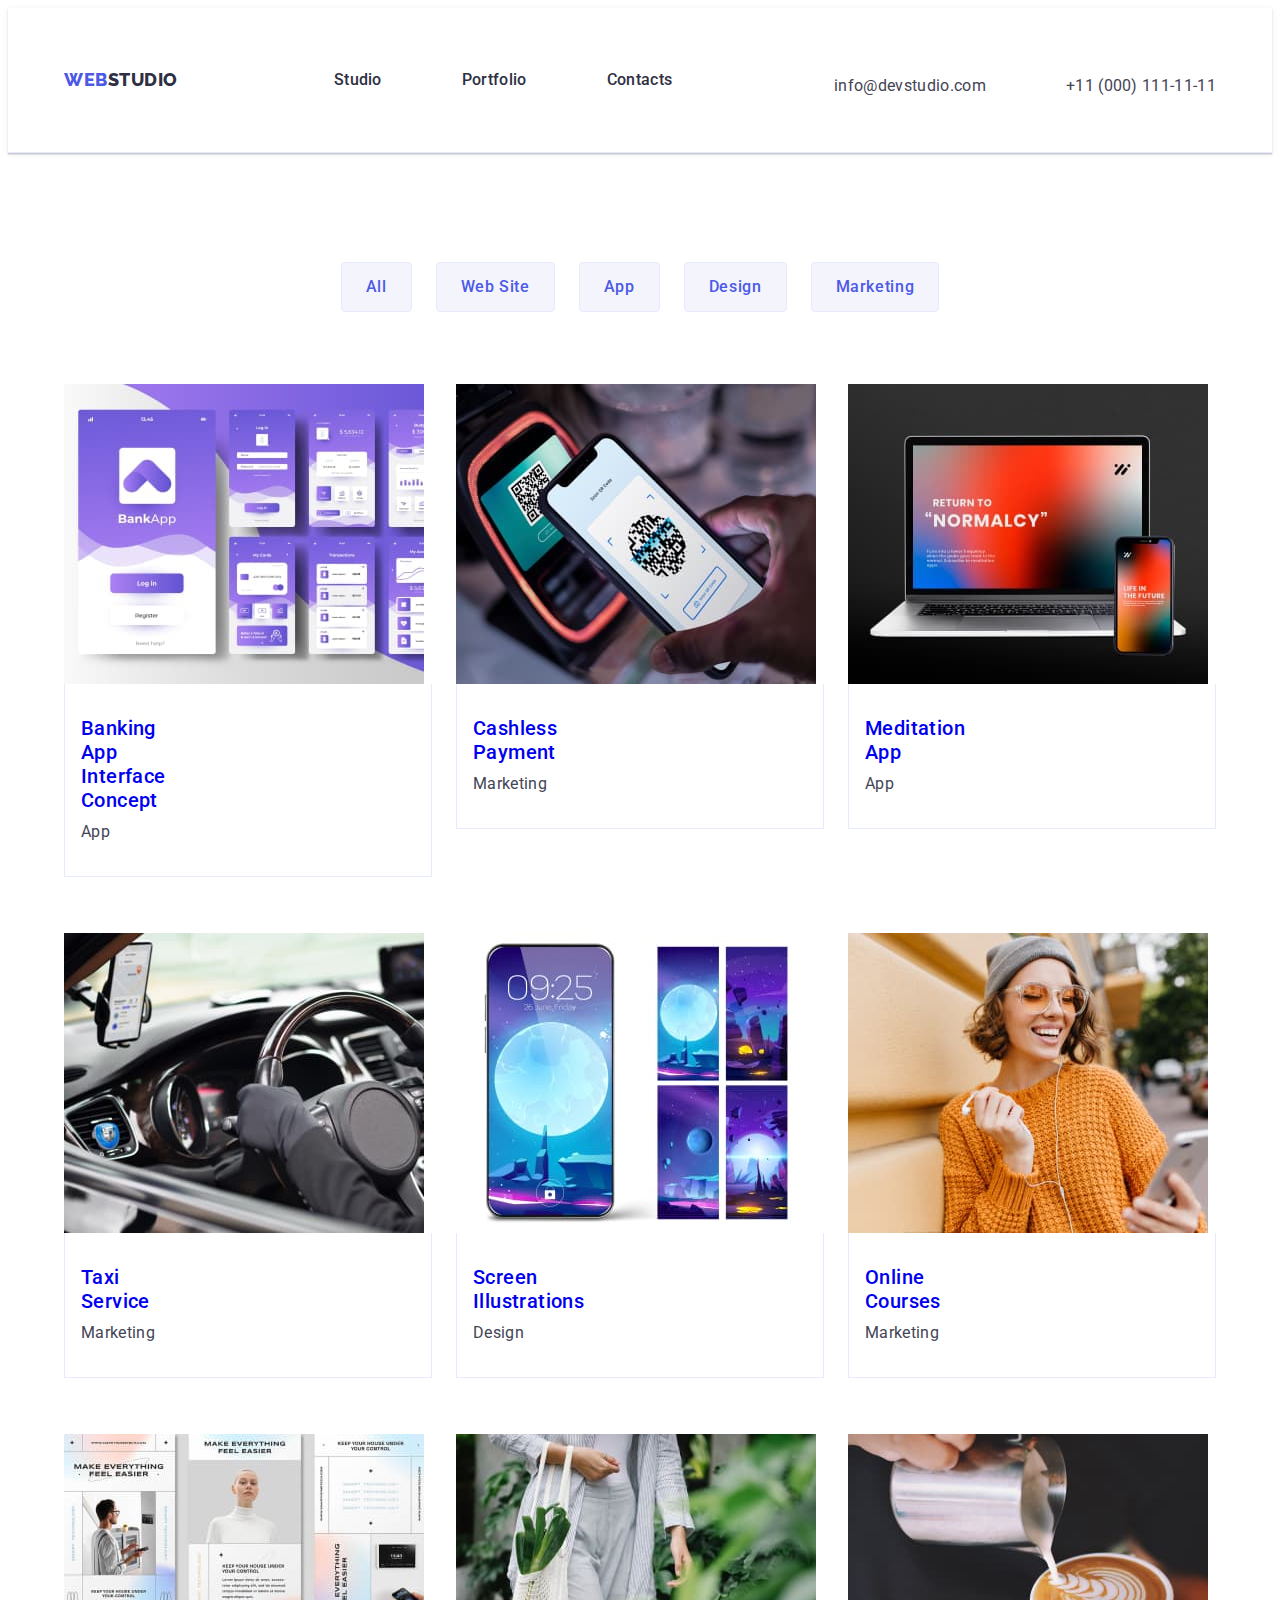
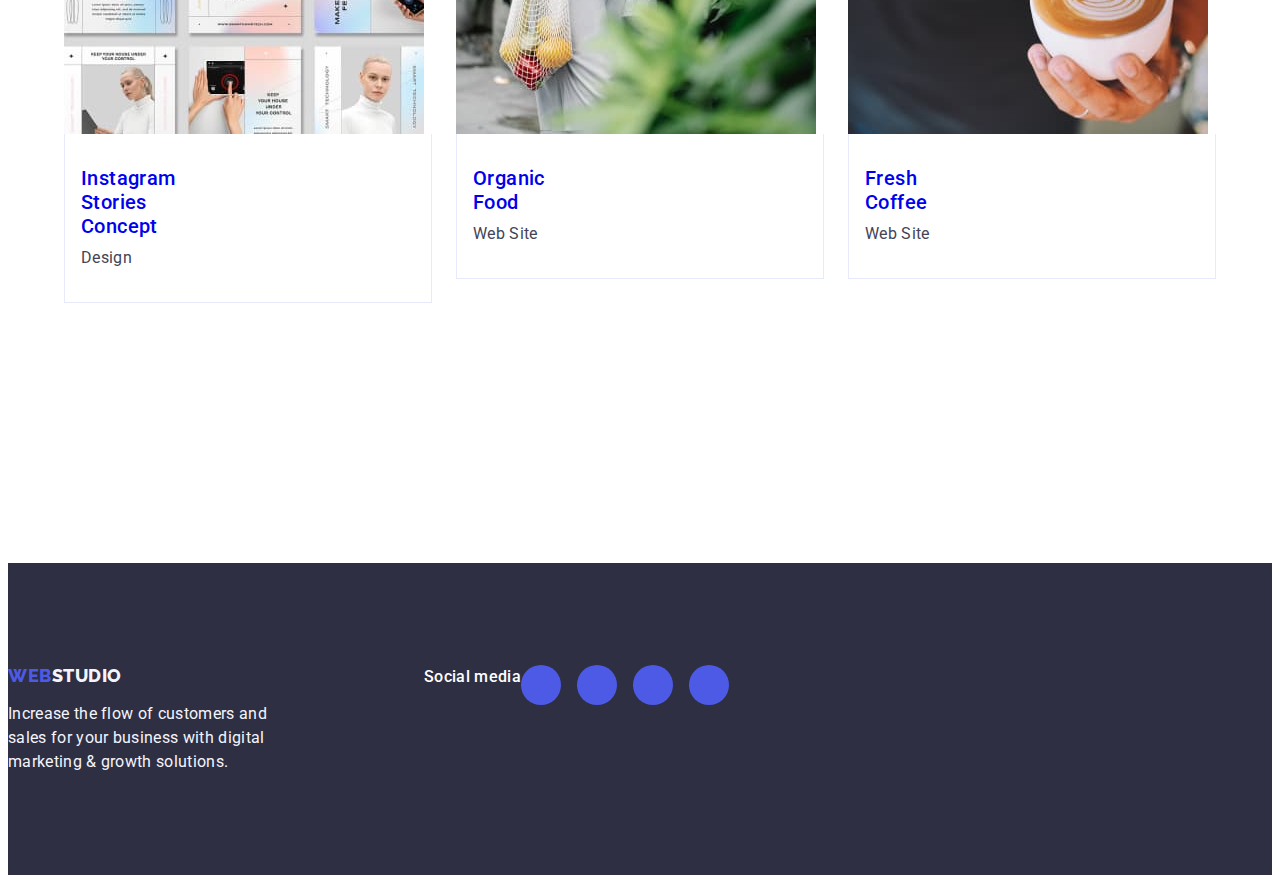
==== portfolio.html @ e4bc9006 "Initial commit" ====
<!DOCTYPE html>
<html lang="en">
  <head>
    <meta charset="UTF-8" />
    <meta name="viewport" content="width=device-width, initial-scale=1.0" />
    <title>Webstudio</title>
    <link
      rel="stylesheet"
      href="https://cdnjs.cloudflare.com/ajax/libs/modern-normalize/2.0.0/modern-normalize.min.css"
      integrity="sha512-4xo8blKMVCiXpTaLzQSLSw3KFOVPWhm/TRtuPVc4WG6kUgjH6J03IBuG7JZPkcWMxJ5huwaBpOpnwYElP/m6wg=="
      crossorigin="anonymous"
      referrerpolicy="no-referrer"
    />
    <link rel="preconnect" href="https://fonts.googleapis.com" />
    <link rel="preconnect" href="https://fonts.gstatic.com" crossorigin />
    <link
      href="https://fonts.googleapis.com/css2?family=Raleway:wght@800&family=Roboto:wght@400;500;700&display=swap"
      rel="stylesheet"
    />
    <link rel="stylesheet" href="./css/styles.css" />
  </head>

  <body>
    <!-- ======HEADER========
    ==================== -->

    <header class="header">
      <div class="container header-container">
        <nav class="page-navigation">
          <a class="logo-link link" href="./index.html"
            >Web<span class="web-logo">Studio</span></a
          >

          <ul class="menu list">
            <li class="header-menu-link">
              <a class="menu-item link" href="./index.html">Studio</a>
            </li>
            <li class="header-menu-link">
              <a class="menu-item link" href="./portfolio.html">Portfolio</a>
            </li>
            <li class="header-menu-link">
              <a class="menu-item link" href="">Contacts</a>
            </li>
          </ul>
        </nav>

        <address class="address">
          <ul class="address-list list">
            <li class="address-iteam">
              <a class="contact link" href="mailto:info@devstudio.com"
                >info@devstudio.com</a
              >
            </li>
            <li class="address-iteam">
              <a class="contact link" href="tel:+110001111111"
                >+11 (000) 111-11-11</a
              >
            </li>
          </ul>
        </address>
      </div>
    </header>

    <!-- ======MAIN========
    ==================== -->

    <main>
      <section class="main-section">
        <div class="container">
          <h1 class="visually-hidden main-portfolio-title">Our service</h1>
          <ul class="portfolio-buttons list">
            <li>
              <button class="second-page-button" type="button">All</button>
            </li>
            <li>
              <button class="second-page-button" type="button">Web Site</button>
            </li>
            <li>
              <button class="second-page-button" type="button">App</button>
            </li>
            <li>
              <button class="second-page-button" type="button">Design</button>
            </li>
            <li>
              <button class="second-page-button" type="button">
                Marketing
              </button>
            </li>
          </ul>

          <!-- ======UL 2=======
  ================= -->

          <ul class="gallery list">
            <!-- <h2 class="visually-hidden main-portfolio-title">Internal</h2> -->
            <li class="gallery-item">
              <a href="./index.html" class="gallery-item-link link">
                <img
                  src="./images/internal/banking.jpg"
                  alt="Banking_interface"
                  width="360"
                  height="300"
                />
                <div class="gallery-content">
                  <h2 class="service-list">Banking App Interface Concept</h2>
                  <p class="service-list-mark">App</p>
                </div>
              </a>
            </li>

            <li class="gallery-item">
              <a href="./index.html" class="gallery-item-link link">
                <img
                  src="./images/internal/cashless_payment.jpg"
                  alt="phone_paying"
                  width="360"
                  height="300"
                />
                <div class="gallery-content">
                  <h2 class="service-list">Cashless Payment</h2>
                  <p class="service-list-mark">Marketing</p>
                </div>
              </a>
            </li>
            <li class="gallery-item">
              <a href="./index.html" class="gallery-item-link link">
                <img
                  src="./images/internal/meditation_app.jpg"
                  alt="laptop_and_phone"
                  width="360"
                  height="300"
                />
                <div class="gallery-content">
                  <h2 class="service-list">Meditation App</h2>
                  <p class="service-list-mark">App</p>
                </div>
              </a>
            </li>
            <li class="gallery-item">
              <a href="./index.html" class="gallery-item-link link">
                <img
                  src="./images/internal/taxi_service.jpg"
                  alt="car_driving"
                  width="360"
                  height="300"
                />
                <div class="gallery-content">
                  <h2 class="service-list">Taxi Service</h2>
                  <p class="service-list-mark">Marketing</p>
                </div>
              </a>
            </li>
            <li class="gallery-item">
              <a href="./index.html" class="gallery-item-link link">
                <img
                  src="./images/internal/screen_illustr.jpg"
                  alt="phone"
                  width="360"
                  height="300"
                />
                <div class="gallery-content">
                  <h2 class="service-list">Screen Illustrations</h2>
                  <p class="service-list-mark">Design</p>
                </div>
              </a>
            </li>
            <li class="gallery-item">
              <a href="./index.html" class="gallery-item-link link">
                <img
                  src="./images/internal/online_courses.jpg"
                  alt="girl_with_phone"
                  width="360"
                  height="300"
                />
                <div class="gallery-content">
                  <h2 class="service-list">Online Courses</h2>
                  <p class="service-list-mark">Marketing</p>
                </div>
              </a>
            </li>
            <li class="gallery-item">
              <a href="./index.html" class="gallery-item-link link">
                <img
                  src="./images/internal/instgrm_strs_concept.jpg"
                  alt="instagram_stories"
                  width="360"
                  height="300"
                />
                <div class="gallery-content">
                  <h2 class="service-list">Instagram Stories Concept</h2>
                  <p class="service-list-mark">Design</p>
                </div>
              </a>
            </li>
            <li class="gallery-item">
              <a href="./index.html" class="gallery-item-link link">
                <img
                  src="./images/internal/img7or-2.jpg"
                  alt="food"
                  width="360"
                  height="300"
                />
                <div class="gallery-content">
                  <h2 class="service-list">Organic Food</h2>
                  <p class="service-list-mark">Web Site</p>
                </div>
              </a>
            </li>
            <li class="gallery-item">
              <a href="./index.html" class="gallery-item-link link">
                <img
                  src="./images/internal/fresh_coffee.jpg"
                  alt="coffee"
                  width="360"
                  height="300"
                />
                <div class="gallery-content">
                  <h2 class="service-list">Fresh Coffee</h2>
                  <p class="service-list-mark">Web Site</p>
                </div>
              </a>
            </li>
          </ul>
        </div>
      </section>
    </main>

    <!-- ======FOOTER========
    ==================== -->

    <footer class="footer-figuration">
      <div class="footer-container">
        <div class="logo-footer-div">
          <a class="logo-footer-link logo-link link" href="./index.html"
            >Web<span class="web-logo-footer">Studio</span></a
          >
          <p class="footer-text">
            Increase the flow of customers and sales for your business with
            digital marketing & growth solutions.
          </p>
        </div>
        <div class="social-links-footer">
          <p class="social-media-paragraph">Social media</p>
          <ul class="social-staff-list-footer list">
            <li class="staff-icons-list-footer">
              <a class="social-link-footer" href="">
                <svg class="social-icons-footer" width="24" height="24">
                  <use
                    href="./images/icons/icomoon/icons.svg#icon-instagram"
                  ></use>
                </svg>
              </a>
            </li>
            <li class="staff-icons-list-footer">
              <a class="social-link-footer" href="">
                <svg class="social-icons-footer" width="24" height="24">
                  <use
                    href="./images/icons/icomoon/icons.svg#icon-twitter"
                  ></use>
                </svg>
              </a>
            </li>
            <li class="staff-icons-list-footer">
              <a class="social-link-footer" href="">
                <svg class="social-icons-footer" width="24" height="24">
                  <use
                    href="./images/icons/icomoon/icons.svg#icon-facebook"
                  ></use>
                </svg>
              </a>
            </li>
            <li class="staff-icons-list-footer">
              <a class="social-link-footer" href="">
                <svg class="social-icons-footer" width="24" height="24">
                  <use
                    href="./images/icons/icomoon/icons.svg#icon-linkedin"
                  ></use>
                </svg>
              </a>
            </li>
          </ul>
        </div>
      </div>
    </footer>
  </body>
</html>
---- css/styles.css ----
/* ---ROOTS--- */

:root {
    --main-text-font: "Roboto", sans-serif;
    --secondary-text-font: "Raleway", sans-serif;
    --main-text-color: #2E2F42;
    --secondary-text-color: #434455;
    --additional-text-color: #FFF;
    --white-background-color: #FFF;
    --navy-background-color: #2E2F42;
    --additional-background-color: #F4F4FD;
    --cornflower-color: #E7E9FC;
    --purple-color: #4D5AE5;
    --ocean-button-color: #404BBF;
    --lightslate-color: #8E8F99; 
}

/* ----GENERAL---- */

.list {
    list-style: none;
}

.link {
    text-decoration: none;
}

body {
    font-family: var(--main-text-font);
    background-color: #FFF;
    font-size: 36px;
    line-height: 1.1;
    color: var(--secondary-text-color);
}

h1,h2,h3,p {
    margin-top: 0;
    margin-bottom: 0;
}

ul,ol {
    margin-top: 0;
    margin-bottom: 0;
    padding-left: 0;
}

img {
    display: block;
    max-width: 100%;
}

button {
    cursor: pointer;
}

/* -----HEADER---- */


.container {
    max-width: 1152px;
    padding: 12px 12px;
    margin: 0 auto;
}

.header {
border-bottom: 1px solid var(--cornflower-color);
box-shadow: 0px 2px 1px rgba(46, 47, 66, 0.08), 0px 1px 1px rgba(46, 47, 66, 0.16), 0px 1px 6px rgba(46, 47, 66, 0.08);
}

.header-container {
display: flex;
justify-content: space-between;
align-items: center;
}

.page-navigation{
    padding: 24px 0px;
    display: flex;
    align-items: center;
}

.logo-link {
    margin-right: 76px;
    font-family: var(--secondary-text-font);
    color: #4D5AE5;
    font-size: 18px;
    font-weight: 800;
    line-height: 1.17;
    letter-spacing: 0.54px;
    text-transform: uppercase;
    /* padding: 24px 0px; */
    display: flex;

}

.web-logo {
    color: #2E2F42;
    display: flex;
}

.web-logo-footer {
    color: #F4F4FD;
}

.menu {
    color: var(--main-text-color);
    font-size: 18px;
    font-weight: 800;
    line-height: 1.16;
    letter-spacing: 0.54px;
    display: flex;
    align-items: center;
    gap: 40px;
}
.menu:not(:first-child) {
    margin-left: 40px;
}
.menu-item {
    color: var(--main-text-color);
    font-family: var(--main-text-font);
    font-size: 16px;
    font-weight: 500;
    line-height: 1.5;
    letter-spacing: 0.32px;
    padding: 24px 0;
}

.menu-item:active,
.menu-item:hover,
.menu-item:focus {
    color: var(--ocean-button-color);
    text-decoration: underline;
    border: 1px solid transparent;
}


.header-menu-link {
margin-left: 40px;
padding: 24px 0;
}

.contact {
    color: var(--secondary-text-color);
    font-size: 16px;
    font-weight: 400;
    line-height: 1.5;
    letter-spacing: 0.32px;
    padding: 24px 0px;
    margin-left: 40px;
}

.contact:hover,
.contact:focus,
.contact:active {
    color: var(--ocean-button-color);
}


.title-hero {
    margin-left: auto;
    margin-right: auto;
    margin-bottom: 48px;
    font-size: 56px;
    font-weight: 700;
    line-height: 1.07;
    letter-spacing: 1.12px;
    color: var(--additional-text-color);
    text-align: center;
    max-width: 496px;
}

.address {
    font-style: normal;
}

.address-list {
    color: var(--secondary-text-color);
    display: flex;
    gap: 40px;
    
}

/* ----MAIN---- */

.hero {

    /* text-align: center; */
    margin: 0 auto;
    padding: 188px 0;
    font-size: 56px;
    font-weight: 700;
    letter-spacing: 0.02em;
    line-height: 1.07;
    max-width: 1440px;
    background-size: cover;
    background-image: linear-gradient(rgba(46, 47, 66, 0.7), rgba(46, 47, 66, 0.7)), url(../images/icons/people-office\.jpg);
    color: var(--white-background-color);
    background-repeat: no-repeat;
    background-position: center;
}

.main-button {
    display: block;
    margin: 0 auto;
    min-width: 169px;
    height: 56px;
    border: none;
    box-shadow: 0px 4px 4px 0px rgba(0, 0, 0, 0.15);
    border-radius: 4px;
    padding: 16px 32px;
    font-size: 16px;
    font-weight: 500;
    letter-spacing: 0.04em;
    line-height: 1.5;
    background-color: var(--purple-color);
    color: var(--additional-text-color);
}



.main-button:hover,
.main-button:focus {
    background-color: var(--ocean-button-color);
}

.main-portfolio-title {
margin-bottom: 8px;
}

.portfolio-buttons {
    display: flex;
    justify-content: center;
    gap: 24px;
    margin-bottom: 72px;
}


.second-page-button {
    font-family: var(--main-text-font);
    padding: 12px 24px;
    font-weight: 500;
    font-size: 16px;
    line-height: 1.5;
    letter-spacing: 0.04em;
    border-radius: 4px;
    border: 1px solid var(--cornflower-color);
    color: var(--purple-color);
    background: var(--additional-background-color);
}

.second-page-button:hover,
.second-page-button:focus {
    box-shadow:0px 3px 1px rgba(0, 0, 0, 0.1),
        0px 2px 1px rgba(0, 0, 0, 0.08),
        0px 2px 2px rgba(0, 0, 0, 0.12);
    background-color: var(--ocean-button-color);
    color: var(--additional-text-color);
    border: 1px solid transparent;
}

/* =========--SECTION_2--========= */

.second-section {
/* margin-top: 120px; */
padding: 120px 0;
}

.second-section-list {
display: flex;
gap: 24px;
margin-bottom: 8px;

}

.second-section-items {
    flex-basis: 264px;
    /* flex-basis:calc(( 100% - 24px * 3 ) / 4 ); */
}

.second-section-icon{
    background-color: var(--additional-background-color);
    height: 112px;
    display: flex;
    justify-content: center;
    align-items: center;
    margin-bottom: 8px;
    border-radius: 4px;
}
.description {
    margin-bottom: 8px;
}

.visually-hidden {
    position: absolute;
    width: 1px;
    height: 1px;
    margin: -1px;
    border: 0;
    padding: 0;

    white-space: nowrap;
    clip-path: inset(100%);
    clip: rect(0 0 0 0);
    overflow: hidden;
}



.about-us {
    font-weight: 500;
    font-size: 20px;
    line-height: 1.2;
    letter-spacing: 0.02em;
    color: var(--main-text-color);
    margin-bottom: 8px;
    
}


.about-us-description {
    font-size: 16px;
    line-height: 1.5;
    letter-spacing: 0.02em;

}

.our-service-section {
    padding-bottom: 90px;
}

.our-service-list {
    display: flex;
    gap: 24px;

}

.service-list {
    width: calc((100% - 48px) / 3);
    font-family: var(--main-text-font);
    font-size: 20px;
    font-weight: 500;
    line-height: 1.2;
    letter-spacing: 0.4px;
    margin-bottom: 8px;
}

.title-what-we-are-doing {

    font-size: 36px;
    font-weight: 700;
    line-height: 1.11;
    letter-spacing: 0.72px;
    text-transform: capitalize;
    text-align: center;
    padding-bottom: 2px;
    color: var(--main-text-color);
    margin-bottom: 72px;
}


.team-section {
    /* color: var(--main-text-color); */
    background-color: var(--additional-background-color);
    padding: 120px 0;
}

.our-team-title {

    font-size: 36px;
    font-weight: 700;
    line-height: 1.11;
    letter-spacing: 0.72px;
    text-transform: capitalize;
    text-align: center;
    color: var(--main-text-color);
    margin-bottom: 72px;

}

.team-positions {
    text-align: center;
    font-size: 16px;
    font-weight: 400;
    line-height: 1.5;
    letter-spacing: 0.32px;
    color: var(--secondary-text-color);

}

.staff-title {
    text-align: center;
    font-size: 20px;
    font-weight: 500;
    line-height: 1.2;
    letter-spacing: 0.4px;
    color: var(--main-text-color);
    margin-bottom: 8px;

}

.staff-photo {
    background-color: #FFF;
    /* width: calc((100% - 72px) / 4); */
    gap: 24px;
    border-radius: 0px 0px 4px 4px;
    box-shadow: 0px 2px 1px 0px rgba(46, 47, 66, 0.08), 0px 1px 1px 0px rgba(46, 47, 66, 0.16), 0px 1px 6px 0px rgba(46, 47, 66, 0.08);
}

.social-link {
    display: flex;
    justify-content: center;
    align-items: center;
    border-radius: 50%;
    width: 100%;
    height: 100%;
    background-color: var(--purple-color);
}

.social-link:hover,
.social-link:focus {
    background-color: var(--ocean-button-color);
}

.social-links-footer {
    display: flex;
}

.social-link-footer {
    display: flex;
    justify-content: center;
    align-items: center;
    border-radius: 50%;
    width: 100%;
    height: 100%;
    background-color: var(--purple-color);  
}

.social-link-footer:hover,
.social-link-footer:focus {
    background-color: #31d0aa;
}

.social-staff-list {
    display: flex;
    gap: 24px;
    justify-content: center;
}

.team-photo-list {
    display: flex;
    gap: 24px;
    justify-content: center;
}

.team-container {
    padding: 32px 0;
    text-align: center;
}

.photo-service-list {
    font-size: 20px;
    font-weight: 500;
    line-height: 1.2;
    letter-spacing: 0.4px;
    color: var(--navy-background-color);

}

.service-list-mark {
    font-size: 16px;
    font-weight: 400;
    line-height: 1.5;
    letter-spacing: 0.32px;
    color: var(--secondary-text-color);
}

.customers-title {

    margin-bottom:72px;
    font-size: 36px;
    font-weight: 700;
    letter-spacing: 0.72px;
    line-height: 1.11;
    text-align: center;
    text-transform: capitalize;
    color: var(--main-text-color);
}

.logos-section {
    padding-bottom: 120px;
    padding-top: 120px;
}

.logo-company {
    display: flex;
    gap: 24px;
    justify-content: center;
}

.logo-company-list {
    width: calc((100% - 120px) / 6);
    height: 88px;
}

.logo-company-link {
    width: 100%;
    height: 100%;
    border: 1px solid #8e8f99;
    border-radius:4px;
    display: flex;
    align-items: center;
    justify-content: center;
    color: var(--lightslate-color);
}

.logo-company-link:hover,
.logo-company-link:focus {
    border-color: var(--ocean-button-color);
    color: var(--ocean-button-color);
}

.logo-company-svg {
    fill: currentColor;
}


.footer-figuration {
    background-color: var(--navy-background-color);
    height: 312px;
    padding: 0 0;
}

.footer-text {
    margin-bottom: 100px;
    font-size: 16px;
    font-weight: 400;
    line-height: 1.5;
    letter-spacing: 0.32px;
    color: var(--additional-background-color);
    max-width: 296px;
}

.logo-footer-link {
    display: inline-block;
    margin-top: 102px;
    margin-bottom: 16px;
}

.social-media-footer-title{
    color: var(--main-text-color);
}

.footer-container {
    display: flex;
    align-items: baseline;
}

.logo-footer-div {
    margin-right: 120px;
}


.gallery-item {
flex-basis: calc((100% - 48px) / 3);
}

.gallery-item-link {
    display: block;
}
.gallery-item-link:hover,
.gallery-item-link:focus{
box-shadow: 0px 1px 6px rgba(46, 47, 66, 0.08),
    0px 1px 1px rgba(46, 47, 66, 0.16),
    0px 2px 1px rgba(46, 47, 66, 0.08);
}

.gallery-content {
border: 1px solid var(--cornflower-color);
padding: 32px 16px;
border-top: none;
margin-bottom: 8px;
}

.gallery {
display: flex;
flex-wrap: wrap;
gap: 48px 24px;
margin-bottom: 120px;
}

.main-section {
padding-top: 96px;
padding-bottom: 120px;
}

.social-links-footer{
display: flex;
}

.social-icons{
fill: var(--additional-background-color);
}

.social-media-paragraph {
    font-weight: 500;
    font-size: 16px;
    line-height: 1.5;
    letter-spacing: 0.02em;
    color: var(--additional-text-color);
    margin-bottom: 16px;
}
.social-staff-list-footer {
    display: flex;
    gap: 16px;
}

.staff-icons-list {
    width: 40px;
    height: 40px;    
}

.staff-icons-list-footer {
    width: 40px;
    height: 40px;
}

.social-icons-footer {
fill: var(--additional-background-color);
}
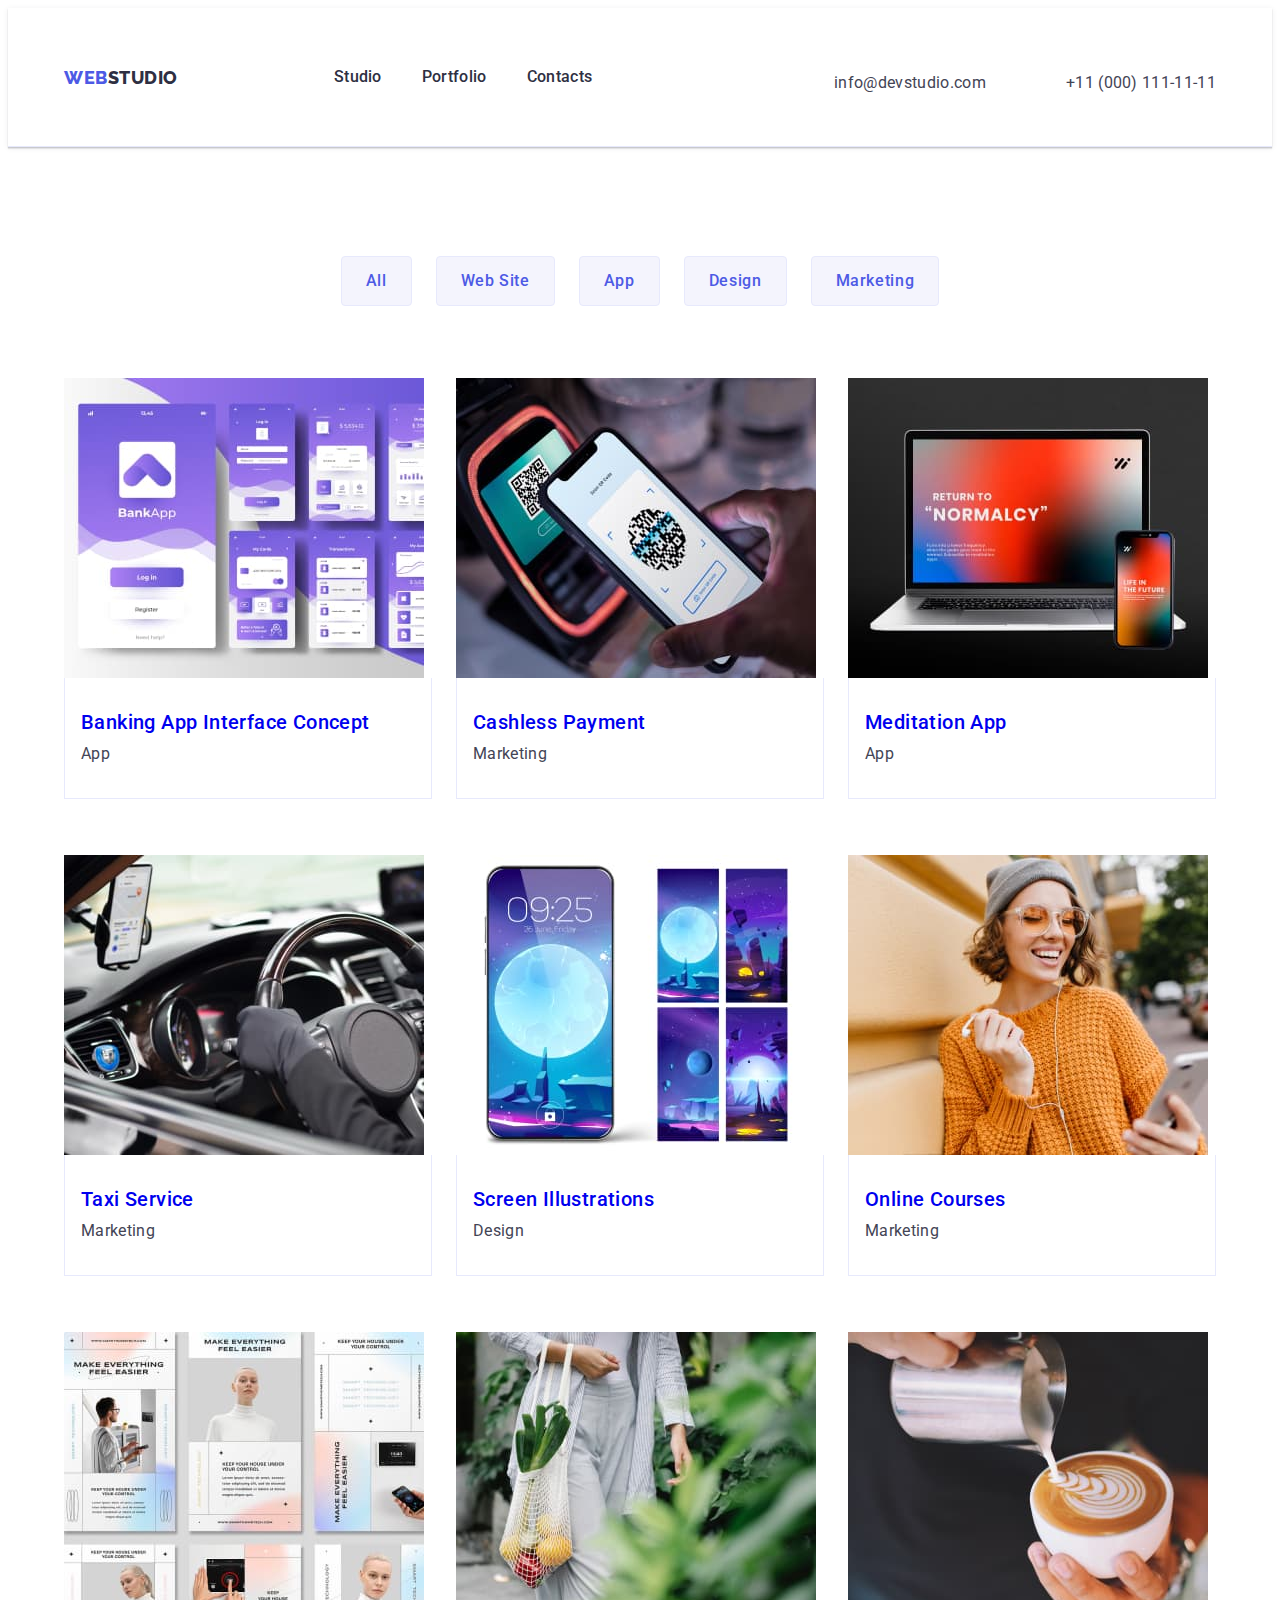
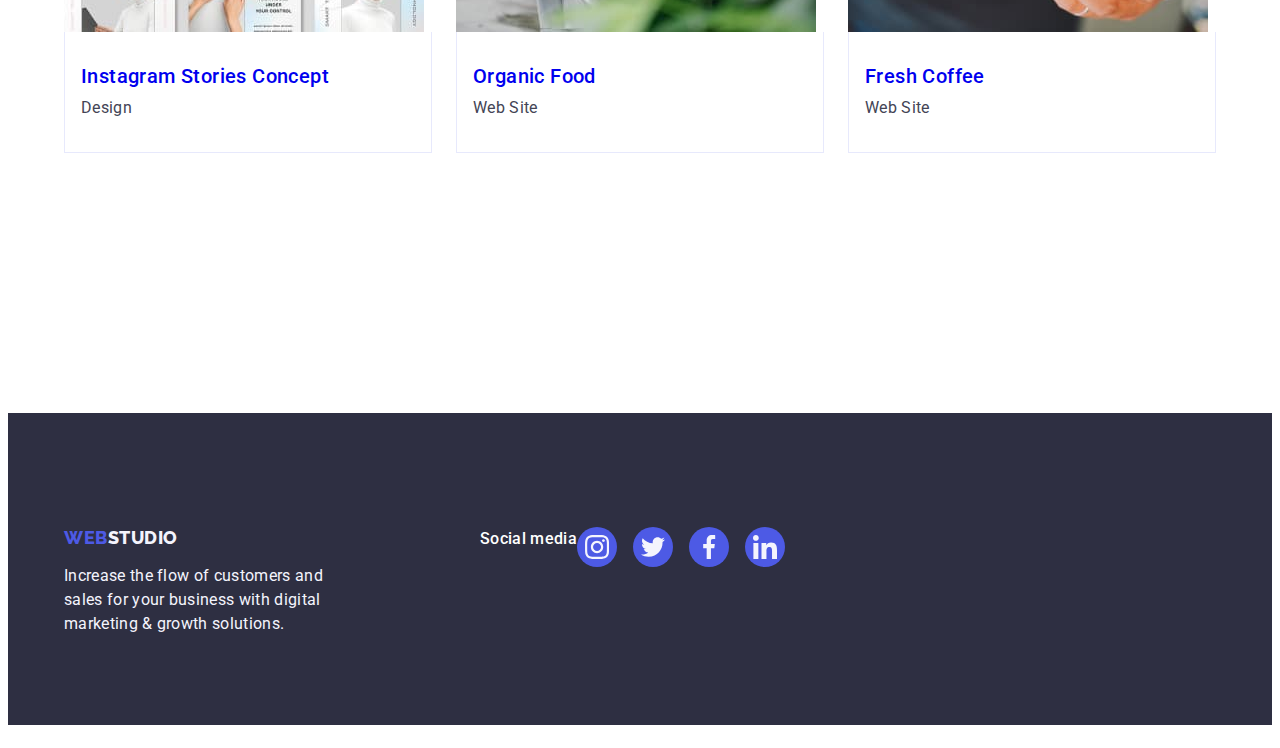
==== commit 286add94: "push" ====
--- a/portfolio.html
+++ b/portfolio.html
@@ -36,7 +36,9 @@
               <a class="menu-item link" href="./index.html">Studio</a>
             </li>
             <li class="header-menu-link">
-              <a class="menu-item link" href="./portfolio.html">Portfolio</a>
+              <a class="menu-item nav-active-link link" href="./portfolio.html"
+                >Portfolio</a
+              >
             </li>
             <li class="header-menu-link">
               <a class="menu-item link" href="">Contacts</a>
@@ -95,12 +97,20 @@
             <!-- <h2 class="visually-hidden main-portfolio-title">Internal</h2> -->
             <li class="gallery-item">
               <a href="./index.html" class="gallery-item-link link">
-                <img
-                  src="./images/internal/banking.jpg"
-                  alt="Banking_interface"
-                  width="360"
-                  height="300"
-                />
+                <div class="gallery-list-overlay-wrapper">
+                  <img
+                    src="./images/internal/banking.jpg"
+                    alt="Banking_interface"
+                    width="360"
+                    height="300"
+                  />
+                  <p class="overlay">
+                    14 Stylish and User-Friendly App Design Concepts · Task
+                    Manager App · Calorie Tracker App · Exotic Fruit Ecommerce
+                    App · Cloud Storage App
+                  </p>
+                </div>
+
                 <div class="gallery-content">
                   <h2 class="service-list">Banking App Interface Concept</h2>
                   <p class="service-list-mark">App</p>
@@ -110,12 +120,19 @@
 
             <li class="gallery-item">
               <a href="./index.html" class="gallery-item-link link">
-                <img
-                  src="./images/internal/cashless_payment.jpg"
-                  alt="phone_paying"
-                  width="360"
-                  height="300"
-                />
+                <div class="gallery-list-overlay-wrapper">
+                  <img
+                    src="./images/internal/cashless_payment.jpg"
+                    alt="phone_paying"
+                    width="360"
+                    height="300"
+                  />
+                  <p class="overlay">
+                    14 Stylish and User-Friendly App Design Concepts · Task
+                    Manager App · Calorie Tracker App · Exotic Fruit Ecommerce
+                    App · Cloud Storage App
+                  </p>
+                </div>
                 <div class="gallery-content">
                   <h2 class="service-list">Cashless Payment</h2>
                   <p class="service-list-mark">Marketing</p>
@@ -124,12 +141,20 @@
             </li>
             <li class="gallery-item">
               <a href="./index.html" class="gallery-item-link link">
-                <img
-                  src="./images/internal/meditation_app.jpg"
-                  alt="laptop_and_phone"
-                  width="360"
-                  height="300"
-                />
+                <div class="gallery-list-overlay-wrapper">
+                  <img
+                    src="./images/internal/meditation_app.jpg"
+                    alt="laptop_and_phone"
+                    width="360"
+                    height="300"
+                  />
+                  <p class="overlay">
+                    14 Stylish and User-Friendly App Design Concepts · Task
+                    Manager App · Calorie Tracker App · Exotic Fruit Ecommerce
+                    App · Cloud Storage App
+                  </p>
+                </div>
+
                 <div class="gallery-content">
                   <h2 class="service-list">Meditation App</h2>
                   <p class="service-list-mark">App</p>
@@ -138,12 +163,20 @@
             </li>
             <li class="gallery-item">
               <a href="./index.html" class="gallery-item-link link">
-                <img
-                  src="./images/internal/taxi_service.jpg"
-                  alt="car_driving"
-                  width="360"
-                  height="300"
-                />
+                <div class="gallery-list-overlay-wrapper">
+                  <img
+                    src="./images/internal/taxi_service.jpg"
+                    alt="car_driving"
+                    width="360"
+                    height="300"
+                  />
+                  <p class="overlay">
+                    14 Stylish and User-Friendly App Design Concepts · Task
+                    Manager App · Calorie Tracker App · Exotic Fruit Ecommerce
+                    App · Cloud Storage App
+                  </p>
+                </div>
+
                 <div class="gallery-content">
                   <h2 class="service-list">Taxi Service</h2>
                   <p class="service-list-mark">Marketing</p>
@@ -152,12 +185,20 @@
             </li>
             <li class="gallery-item">
               <a href="./index.html" class="gallery-item-link link">
-                <img
-                  src="./images/internal/screen_illustr.jpg"
-                  alt="phone"
-                  width="360"
-                  height="300"
-                />
+                <div class="gallery-list-overlay-wrapper">
+                  <img
+                    src="./images/internal/screen_illustr.jpg"
+                    alt="phone"
+                    width="360"
+                    height="300"
+                  />
+                  <p class="overlay">
+                    14 Stylish and User-Friendly App Design Concepts · Task
+                    Manager App · Calorie Tracker App · Exotic Fruit Ecommerce
+                    App · Cloud Storage App
+                  </p>
+                </div>
+
                 <div class="gallery-content">
                   <h2 class="service-list">Screen Illustrations</h2>
                   <p class="service-list-mark">Design</p>
@@ -166,12 +207,20 @@
             </li>
             <li class="gallery-item">
               <a href="./index.html" class="gallery-item-link link">
-                <img
-                  src="./images/internal/online_courses.jpg"
-                  alt="girl_with_phone"
-                  width="360"
-                  height="300"
-                />
+                <div class="gallery-list-overlay-wrapper">
+                  <img
+                    src="./images/internal/online_courses.jpg"
+                    alt="girl_with_phone"
+                    width="360"
+                    height="300"
+                  />
+                  <p class="overlay">
+                    14 Stylish and User-Friendly App Design Concepts · Task
+                    Manager App · Calorie Tracker App · Exotic Fruit Ecommerce
+                    App · Cloud Storage App
+                  </p>
+                </div>
+
                 <div class="gallery-content">
                   <h2 class="service-list">Online Courses</h2>
                   <p class="service-list-mark">Marketing</p>
@@ -180,12 +229,20 @@
             </li>
             <li class="gallery-item">
               <a href="./index.html" class="gallery-item-link link">
-                <img
-                  src="./images/internal/instgrm_strs_concept.jpg"
-                  alt="instagram_stories"
-                  width="360"
-                  height="300"
-                />
+                <div class="gallery-list-overlay-wrapper">
+                  <img
+                    src="./images/internal/instgrm_strs_concept.jpg"
+                    alt="instagram_stories"
+                    width="360"
+                    height="300"
+                  />
+                  <p class="overlay">
+                    14 Stylish and User-Friendly App Design Concepts · Task
+                    Manager App · Calorie Tracker App · Exotic Fruit Ecommerce
+                    App · Cloud Storage App
+                  </p>
+                </div>
+
                 <div class="gallery-content">
                   <h2 class="service-list">Instagram Stories Concept</h2>
                   <p class="service-list-mark">Design</p>
@@ -194,12 +251,20 @@
             </li>
             <li class="gallery-item">
               <a href="./index.html" class="gallery-item-link link">
-                <img
-                  src="./images/internal/img7or-2.jpg"
-                  alt="food"
-                  width="360"
-                  height="300"
-                />
+                <div class="gallery-list-overlay-wrapper">
+                  <img
+                    src="./images/internal/img7or-2.jpg"
+                    alt="food"
+                    width="360"
+                    height="300"
+                  />
+                  <p class="overlay">
+                    14 Stylish and User-Friendly App Design Concepts · Task
+                    Manager App · Calorie Tracker App · Exotic Fruit Ecommerce
+                    App · Cloud Storage App
+                  </p>
+                </div>
+
                 <div class="gallery-content">
                   <h2 class="service-list">Organic Food</h2>
                   <p class="service-list-mark">Web Site</p>
@@ -208,12 +273,20 @@
             </li>
             <li class="gallery-item">
               <a href="./index.html" class="gallery-item-link link">
-                <img
-                  src="./images/internal/fresh_coffee.jpg"
-                  alt="coffee"
-                  width="360"
-                  height="300"
-                />
+                <div class="gallery-list-overlay-wrapper">
+                  <img
+                    src="./images/internal/fresh_coffee.jpg"
+                    alt="coffee"
+                    width="360"
+                    height="300"
+                  />
+                  <p class="overlay">
+                    14 Stylish and User-Friendly App Design Concepts · Task
+                    Manager App · Calorie Tracker App · Exotic Fruit Ecommerce
+                    App · Cloud Storage App
+                  </p>
+                </div>
+
                 <div class="gallery-content">
                   <h2 class="service-list">Fresh Coffee</h2>
                   <p class="service-list-mark">Web Site</p>
@@ -229,7 +302,7 @@
     ==================== -->
 
     <footer class="footer-figuration">
-      <div class="footer-container">
+      <div class="footer-container container">
         <div class="logo-footer-div">
           <a class="logo-footer-link logo-link link" href="./index.html"
             >Web<span class="web-logo-footer">Studio</span></a
@@ -242,39 +315,31 @@
         <div class="social-links-footer">
           <p class="social-media-paragraph">Social media</p>
           <ul class="social-staff-list-footer list">
-            <li class="staff-icons-list-footer">
+            <li class="icons-list-footer">
               <a class="social-link-footer" href="">
                 <svg class="social-icons-footer" width="24" height="24">
-                  <use
-                    href="./images/icons/icomoon/icons.svg#icon-instagram"
-                  ></use>
+                  <use href="./images/icons.svg#icon-instagram"></use>
                 </svg>
               </a>
             </li>
-            <li class="staff-icons-list-footer">
+            <li class="icons-list-footer">
               <a class="social-link-footer" href="">
                 <svg class="social-icons-footer" width="24" height="24">
-                  <use
-                    href="./images/icons/icomoon/icons.svg#icon-twitter"
-                  ></use>
+                  <use href="./images/icons.svg#icon-twitter"></use>
                 </svg>
               </a>
             </li>
-            <li class="staff-icons-list-footer">
+            <li class="icons-list-footer">
               <a class="social-link-footer" href="">
                 <svg class="social-icons-footer" width="24" height="24">
-                  <use
-                    href="./images/icons/icomoon/icons.svg#icon-facebook"
-                  ></use>
+                  <use href="./images/icons.svg#icon-facebook"></use>
                 </svg>
               </a>
             </li>
-            <li class="staff-icons-list-footer">
+            <li class="icons-list-footer">
               <a class="social-link-footer" href="">
                 <svg class="social-icons-footer" width="24" height="24">
-                  <use
-                    href="./images/icons/icomoon/icons.svg#icon-linkedin"
-                  ></use>
+                  <use href="./images/icons.svg#icon-linkedin"></use>
                 </svg>
               </a>
             </li>
--- a/css/styles.css
+++ b/css/styles.css
@@ -10,9 +10,12 @@
     --navy-background-color: #2E2F42;
     --additional-background-color: #F4F4FD;
     --cornflower-color: #E7E9FC;
+    --dairy-color: #FCFCFC;
     --purple-color: #4D5AE5;
     --ocean-button-color: #404BBF;
     --lightslate-color: #8E8F99; 
+    --timing-function: cubic-bezier(0.4, 0, 0.2, 1);
+    --duration: 250ms;
 }
 
 /* ----GENERAL---- */
@@ -103,36 +106,47 @@
 }
 
 .menu {
-    color: var(--main-text-color);
-    font-size: 18px;
-    font-weight: 800;
-    line-height: 1.16;
-    letter-spacing: 0.54px;
+    font-size: 16px;
+    font-weight: 500;
+    line-height: 1.15;
+    letter-spacing: 0.32px;
     display: flex;
     align-items: center;
-    gap: 40px;
-}
+}
+
 .menu:not(:first-child) {
     margin-left: 40px;
 }
+
 .menu-item {
     color: var(--main-text-color);
-    font-family: var(--main-text-font);
-    font-size: 16px;
-    font-weight: 500;
-    line-height: 1.5;
-    letter-spacing: 0.32px;
-    padding: 24px 0;
-}
-
-.menu-item:active,
+    display: inline-block;
+    transition-property: color;
+    transition-duration: transform var(--duration);
+    transition-timing-function: var(--timing-function);
+    
+}
 .menu-item:hover,
 .menu-item:focus {
     color: var(--ocean-button-color);
-    text-decoration: underline;
-    border: 1px solid transparent;
-}
-
+}
+
+.nav-active-link {
+    position: relative;
+}
+
+.nav-active-link::after {
+    position: absolute;
+    left: 0;
+    bottom: -1px;
+    /* top: calc(100% - 4px); */
+    display: block;
+    content: ;
+    width: 100%;
+    height: 4px;
+    border-radius: 2px;
+    color: var(--ocean-button-color);
+}
 
 .header-menu-link {
 margin-left: 40px;
@@ -147,11 +161,13 @@
     letter-spacing: 0.32px;
     padding: 24px 0px;
     margin-left: 40px;
+    transition-property: color;
+    transition-duration: transform var(--duration);
+    transition-timing-function: var(--timing-function);
 }
 
 .contact:hover,
-.contact:focus,
-.contact:active {
+.contact:focus {
     color: var(--ocean-button-color);
 }
 
@@ -214,6 +230,9 @@
     line-height: 1.5;
     background-color: var(--purple-color);
     color: var(--additional-text-color);
+    transition-duration: transform var(--duration);
+    transition-property: color;
+    transition-timing-function: var(--timing-function);
 }
 
 
@@ -224,7 +243,7 @@
 }
 
 .main-portfolio-title {
-margin-bottom: 8px;
+    margin-bottom: 8px;
 }
 
 .portfolio-buttons {
@@ -246,13 +265,16 @@
     border: 1px solid var(--cornflower-color);
     color: var(--purple-color);
     background: var(--additional-background-color);
+    transition-duration: transform var(--duration);
+    transition-property: color;
+    transition-timing-function: var(--timing-function);
 }
 
 .second-page-button:hover,
 .second-page-button:focus {
     box-shadow:0px 3px 1px rgba(0, 0, 0, 0.1),
-        0px 2px 1px rgba(0, 0, 0, 0.08),
-        0px 2px 2px rgba(0, 0, 0, 0.12);
+    0px 2px 1px rgba(0, 0, 0, 0.08),
+    0px 2px 2px rgba(0, 0, 0, 0.12);
     background-color: var(--ocean-button-color);
     color: var(--additional-text-color);
     border: 1px solid transparent;
@@ -277,7 +299,7 @@
     /* flex-basis:calc(( 100% - 24px * 3 ) / 4 ); */
 }
 
-.second-section-icon{
+.second-section-icon {
     background-color: var(--additional-background-color);
     height: 112px;
     display: flex;
@@ -331,11 +353,14 @@
 .our-service-list {
     display: flex;
     gap: 24px;
-
+    font-size: 20px;
+    font-weight: 500;
+    line-height: 1.2;
+    letter-spacing: 0.4px;
+    width: calc((100% - 24px * 2px) / 3);
 }
 
 .service-list {
-    width: calc((100% - 48px) / 3);
     font-family: var(--main-text-font);
     font-size: 20px;
     font-weight: 500;
@@ -345,7 +370,6 @@
 }
 
 .title-what-we-are-doing {
-
     font-size: 36px;
     font-weight: 700;
     line-height: 1.11;
@@ -365,7 +389,6 @@
 }
 
 .our-team-title {
-
     font-size: 36px;
     font-weight: 700;
     line-height: 1.11;
@@ -414,6 +437,9 @@
     width: 100%;
     height: 100%;
     background-color: var(--purple-color);
+    transition-duration: transform var(--duration);
+    transition-property: color;
+    transition-timing-function: var(--timing-function);
 }
 
 .social-link:hover,
@@ -423,6 +449,7 @@
 
 .social-links-footer {
     display: flex;
+    text-align: center;
 }
 
 .social-link-footer {
@@ -511,6 +538,9 @@
     align-items: center;
     justify-content: center;
     color: var(--lightslate-color);
+    transition-duration: transform var(--duration);
+    transition-property: color;
+    transition-timing-function: var(--timing-function);
 }
 
 .logo-company-link:hover,
@@ -567,38 +597,70 @@
 .gallery-item-link {
     display: block;
 }
+
 .gallery-item-link:hover,
-.gallery-item-link:focus{
-box-shadow: 0px 1px 6px rgba(46, 47, 66, 0.08),
+.gallery-item-link:focus {
+    box-shadow: 0px 1px 6px rgba(46, 47, 66, 0.08),
     0px 1px 1px rgba(46, 47, 66, 0.16),
     0px 2px 1px rgba(46, 47, 66, 0.08);
 }
 
+.overlay {
+    position: absolute;
+    display: flex;
+    align-items: center;
+    left: 0;
+    top: 0;
+    width: 100%;
+    height: 100%;
+    font-size: 16px;
+    font-weight: 400;
+    line-height: 1.5;
+    letter-spacing: 0.32px;
+    padding: 40px 32px 164px 32px;
+    color: var(--additional-background-color);
+    background: var(--purple-color);
+    transform: translateY(100%);
+    transition: transform var(--duration);
+    transition-timing-function: var(--timing-function);
+
+}
+
+.gallery-list-overlay-wrapper {
+    position: relative;
+    overflow: hidden;
+}
+
+.gallery-list-overlay-wrapper:hover .overlay {
+    transform: translateY(0%);
+}
+
 .gallery-content {
-border: 1px solid var(--cornflower-color);
-padding: 32px 16px;
-border-top: none;
-margin-bottom: 8px;
+    
+    border: 1px solid var(--cornflower-color);
+    padding: 32px 16px;
+    border-top: none;
+    margin-bottom: 8px;
 }
 
 .gallery {
-display: flex;
-flex-wrap: wrap;
-gap: 48px 24px;
-margin-bottom: 120px;
+    display: flex;
+    flex-wrap: wrap;
+    gap: 48px 24px;
+    margin-bottom: 120px;
 }
 
 .main-section {
-padding-top: 96px;
-padding-bottom: 120px;
-}
-
-.social-links-footer{
-display: flex;
-}
-
-.social-icons{
-fill: var(--additional-background-color);
+    padding-top: 96px;
+    padding-bottom: 120px;
+}
+
+.social-links-footer {
+    display: flex;
+}
+
+.social-icons {
+    fill: var(--additional-background-color);
 }
 
 .social-media-paragraph {
@@ -612,6 +674,10 @@
 .social-staff-list-footer {
     display: flex;
     gap: 16px;
+    transition-duration: transform var(--duration);
+    transition-property: color;
+    transition-timing-function: var(--timing-function);
+
 }
 
 .staff-icons-list {
@@ -619,11 +685,63 @@
     height: 40px;    
 }
 
-.staff-icons-list-footer {
+.icons-list-footer {
     width: 40px;
     height: 40px;
 }
 
 .social-icons-footer {
 fill: var(--additional-background-color);
-}+}
+
+.modal.is-hidden {
+    visibility: hidden;
+    opacity: 0;
+    pointer-events: none;
+    transform: scale(0.5);
+}
+
+.modal {
+    position: fixed;
+    transition-property: visibility, opacity, transform;
+    transition-duration: var(--duration);
+    transition-timing-function: var(--timing-function);
+    width: 100%;
+    height: 100vh;
+    left: 0;
+    top: 0;
+    background: rgba(46, 47, 66, 0.40);
+}
+
+.backdrop {
+    position: absolute;
+    transform: translate(-50%, -50%);
+    left: 50%;
+    top: 50%;
+    width: 408px;
+    height: 584px;
+    border-radius: 4px;
+    background: var(--dairy-color);
+    box-shadow: 0px 2px 1px 0px rgba(0, 0, 0, 0.20), 0px 1px 3px 0px rgba(0, 0, 0, 0.12), 0px 1px 1px 0px rgba(0, 0, 0, 0.14);
+}
+
+.close-button {
+    display: flex;
+    justify-content: center;
+    align-items: center;
+    border-radius: 50%;
+    border: 1px solid rgba(0, 0, 0, 0.10);
+    width: 24px;
+    height: 24px;
+    background-color: var(--cornflower-color);
+    position: absolute;
+    top: 24px;
+    right: 24px;
+        
+}
+
+.modal-btn-close {
+    width: 8px;
+    height: 8px;
+}
+
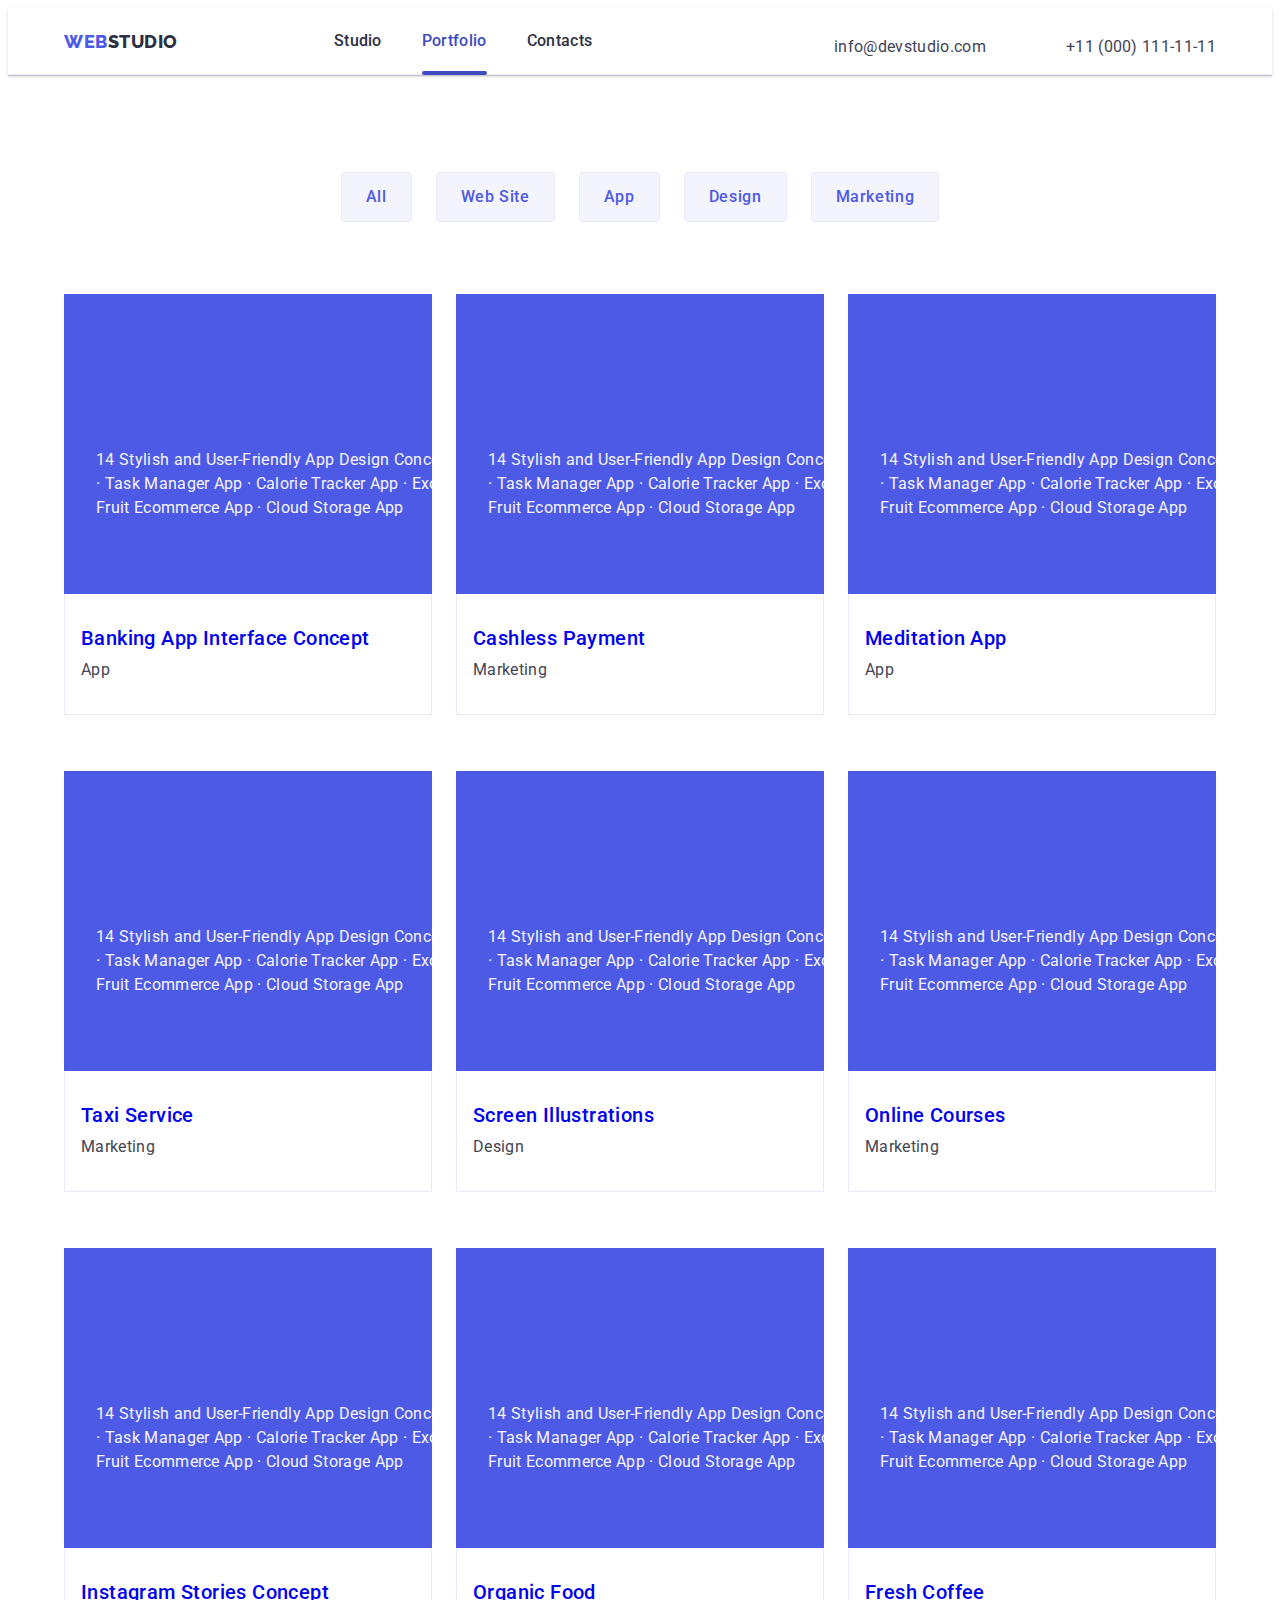
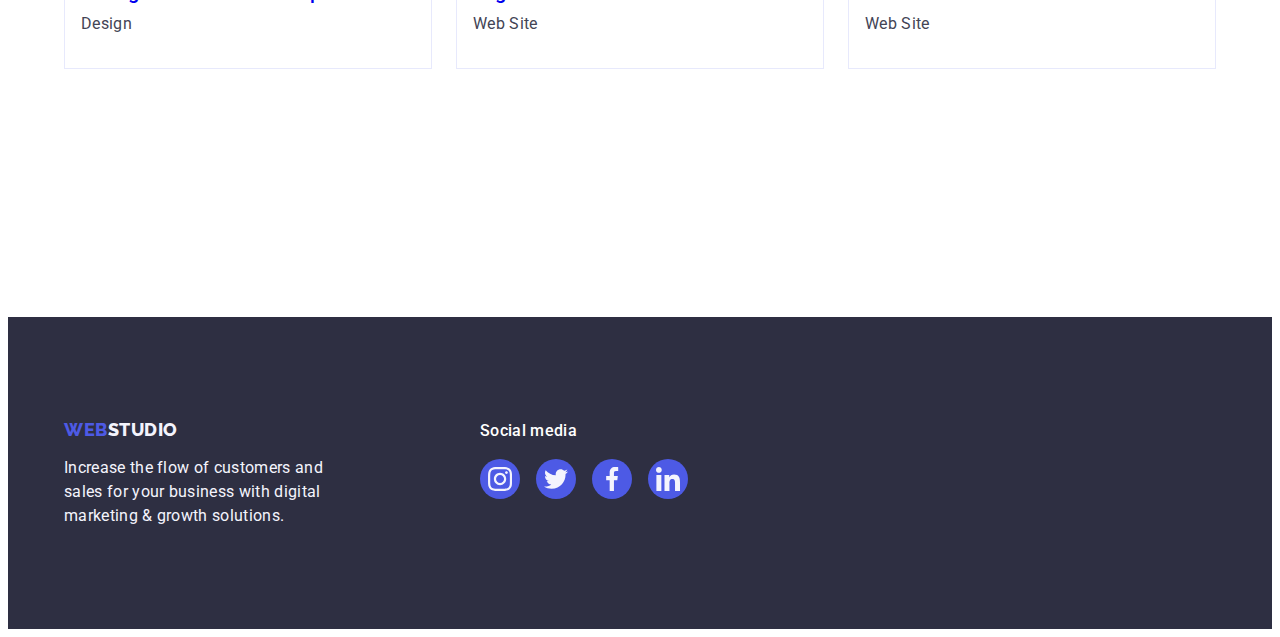
==== commit c2cb1209: "correction porfolio" ====
--- a/portfolio.html
+++ b/portfolio.html
@@ -71,19 +71,19 @@
         <div class="container">
           <h1 class="visually-hidden main-portfolio-title">Our service</h1>
           <ul class="portfolio-buttons list">
-            <li>
+            <li class="portfolio-cards-list">
               <button class="second-page-button" type="button">All</button>
             </li>
-            <li>
+            <li class="portfolio-cards-list">
               <button class="second-page-button" type="button">Web Site</button>
             </li>
-            <li>
+            <li class="portfolio-cards-list">
               <button class="second-page-button" type="button">App</button>
             </li>
-            <li>
+            <li class="portfolio-cards-list">
               <button class="second-page-button" type="button">Design</button>
             </li>
-            <li>
+            <li class="portfolio-cards-list">
               <button class="second-page-button" type="button">
                 Marketing
               </button>
--- a/css/styles.css
+++ b/css/styles.css
@@ -61,7 +61,7 @@
 
 .container {
     max-width: 1152px;
-    padding: 12px 12px;
+    /* padding: 12px 12px; */
     margin: 0 auto;
 }
 
@@ -77,7 +77,6 @@
 }
 
 .page-navigation{
-    padding: 24px 0px;
     display: flex;
     align-items: center;
 }
@@ -121,11 +120,12 @@
 .menu-item {
     color: var(--main-text-color);
     display: inline-block;
+    padding: 24px 0;
     transition-property: color;
-    transition-duration: transform var(--duration);
-    transition-timing-function: var(--timing-function);
-    
-}
+    transition-duration: 250ms;
+    transition-timing-function: cubic-bezier(0.4, 0, 0.2, 1);
+}
+
 .menu-item:hover,
 .menu-item:focus {
     color: var(--ocean-button-color);
@@ -133,24 +133,25 @@
 
 .nav-active-link {
     position: relative;
+    color: var(--ocean-button-color);
 }
 
 .nav-active-link::after {
+    display: block;
+    content: "";
     position: absolute;
     left: 0;
     bottom: -1px;
     /* top: calc(100% - 4px); */
-    display: block;
-    content: ;
     width: 100%;
     height: 4px;
     border-radius: 2px;
-    color: var(--ocean-button-color);
+    background-color: var(--ocean-button-color);
 }
 
 .header-menu-link {
-margin-left: 40px;
-padding: 24px 0;
+    margin-left: 40px;
+    /* padding: 24px 0; */
 }
 
 .contact {
@@ -162,8 +163,8 @@
     padding: 24px 0px;
     margin-left: 40px;
     transition-property: color;
-    transition-duration: transform var(--duration);
-    transition-timing-function: var(--timing-function);
+    transition-duration: 250ms;
+    transition-timing-function: cubic-bezier(0.4, 0, 0.2, 1);
 }
 
 .contact:hover,
@@ -230,9 +231,9 @@
     line-height: 1.5;
     background-color: var(--purple-color);
     color: var(--additional-text-color);
-    transition-duration: transform var(--duration);
-    transition-property: color;
-    transition-timing-function: var(--timing-function);
+    transition-property: background-color;
+    transition-duration: 250ms;
+    transition-timing-function: cubic-bezier(0.4, 0, 0.2, 1);   
 }
 
 
@@ -265,9 +266,9 @@
     border: 1px solid var(--cornflower-color);
     color: var(--purple-color);
     background: var(--additional-background-color);
-    transition-duration: transform var(--duration);
-    transition-property: color;
-    transition-timing-function: var(--timing-function);
+    transition-property: color, background-color, box-shadow;
+    transition-duration: 250ms;
+    transition-timing-function: cubic-bezier(0.4, 0, 0.2, 1);
 }
 
 .second-page-button:hover,
@@ -427,6 +428,7 @@
     gap: 24px;
     border-radius: 0px 0px 4px 4px;
     box-shadow: 0px 2px 1px 0px rgba(46, 47, 66, 0.08), 0px 1px 1px 0px rgba(46, 47, 66, 0.16), 0px 1px 6px 0px rgba(46, 47, 66, 0.08);
+
 }
 
 .social-link {
@@ -437,9 +439,9 @@
     width: 100%;
     height: 100%;
     background-color: var(--purple-color);
-    transition-duration: transform var(--duration);
-    transition-property: color;
-    transition-timing-function: var(--timing-function);
+    transition-property: background-color;
+    transition-duration: 250ms;
+    transition-timing-function: cubic-bezier(0.4, 0, 0.2, 1);
 }
 
 .social-link:hover,
@@ -447,10 +449,6 @@
     background-color: var(--ocean-button-color);
 }
 
-.social-links-footer {
-    display: flex;
-    text-align: center;
-}
 
 .social-link-footer {
     display: flex;
@@ -459,7 +457,10 @@
     border-radius: 50%;
     width: 100%;
     height: 100%;
-    background-color: var(--purple-color);  
+    background-color: var(--purple-color); 
+    transition-property: background-color;
+    transition-duration: 250ms;
+    transition-timing-function: cubic-bezier(0.4, 0, 0.2, 1);
 }
 
 .social-link-footer:hover,
@@ -538,9 +539,9 @@
     align-items: center;
     justify-content: center;
     color: var(--lightslate-color);
-    transition-duration: transform var(--duration);
-    transition-property: color;
-    transition-timing-function: var(--timing-function);
+    transition-property: border-color, color;
+    transition-duration: 250ms;
+    transition-timing-function: cubic-bezier(0.4, 0, 0.2, 1);
 }
 
 .logo-company-link:hover,
@@ -591,11 +592,15 @@
 
 
 .gallery-item {
-flex-basis: calc((100% - 48px) / 3);
+    flex-basis: calc((100% - 48px) / 3);
+
 }
 
 .gallery-item-link {
     display: block;
+    transition-property: box-shadow;
+    transition-duration: 250ms;
+    transition-timing-function: cubic-bezier(0.4, 0, 0.2, 1);
 }
 
 .gallery-item-link:hover,
@@ -617,12 +622,12 @@
     font-weight: 400;
     line-height: 1.5;
     letter-spacing: 0.32px;
-    padding: 40px 32px 164px 32px;
+    padding: 40px 32px;
     color: var(--additional-background-color);
     background: var(--purple-color);
-    transform: translateY(100%);
-    transition: transform var(--duration);
-    transition-timing-function: var(--timing-function);
+    transition-property: translateY(100%);
+    transition-duration: 250ms;
+    transition-timing-function: cubic-bezier(0.4, 0, 0.2, 1);
 
 }
 
@@ -656,7 +661,7 @@
 }
 
 .social-links-footer {
-    display: flex;
+    display: block;
 }
 
 .social-icons {
@@ -674,9 +679,9 @@
 .social-staff-list-footer {
     display: flex;
     gap: 16px;
-    transition-duration: transform var(--duration);
     transition-property: color;
-    transition-timing-function: var(--timing-function);
+    transition-duration: 250ms;
+    transition-timing-function: cubic-bezier(0.4, 0, 0.2, 1);
 
 }
 
@@ -703,11 +708,11 @@
 
 .modal {
     position: fixed;
-    transition-property: visibility, opacity, transform;
-    transition-duration: var(--duration);
-    transition-timing-function: var(--timing-function);
+    transition-property: visibility, opacity;
+    transition-duration: 250ms;
+    transition-timing-function: cubic-bezier(0.4, 0, 0.2, 1);
     width: 100%;
-    height: 100vh;
+    height: 100%;
     left: 0;
     top: 0;
     background: rgba(46, 47, 66, 0.40);
@@ -716,16 +721,20 @@
 .backdrop {
     position: absolute;
     transform: translate(-50%, -50%);
+    width: 408px;
+    min-height: 584px;
     left: 50%;
     top: 50%;
-    width: 408px;
-    height: 584px;
     border-radius: 4px;
     background: var(--dairy-color);
     box-shadow: 0px 2px 1px 0px rgba(0, 0, 0, 0.20), 0px 1px 3px 0px rgba(0, 0, 0, 0.12), 0px 1px 1px 0px rgba(0, 0, 0, 0.14);
+    transition-property: transform;
+    transition-duration: 250ms;
+    transition-timing-function: cubic-bezier(0.4, 0, 0.2, 1);
 }
 
 .close-button {
+    padding: 0;
     display: flex;
     justify-content: center;
     align-items: center;
@@ -737,11 +746,25 @@
     position: absolute;
     top: 24px;
     right: 24px;
+    transition-property: background-color, border;
+    transition-duration: 250ms;
+    transition-timing-function: cubic-bezier(0.4, 0, 0.2, 1);
         
 }
 
+.close-button:hover,
+.close-button:focus {
+    background-color: #404bbf;
+    border: none;
+}
+
 .modal-btn-close {
-    width: 8px;
-    height: 8px;
-}
-
+   transition-property: fill;
+   transition-duration: 250ms;
+   transition-timing-function: cubic-bezier(0.4, 0, 0.2, 1);
+}
+
+.close-button:hover,
+.close-button:focus{
+    fill:#ffffff; 
+}
